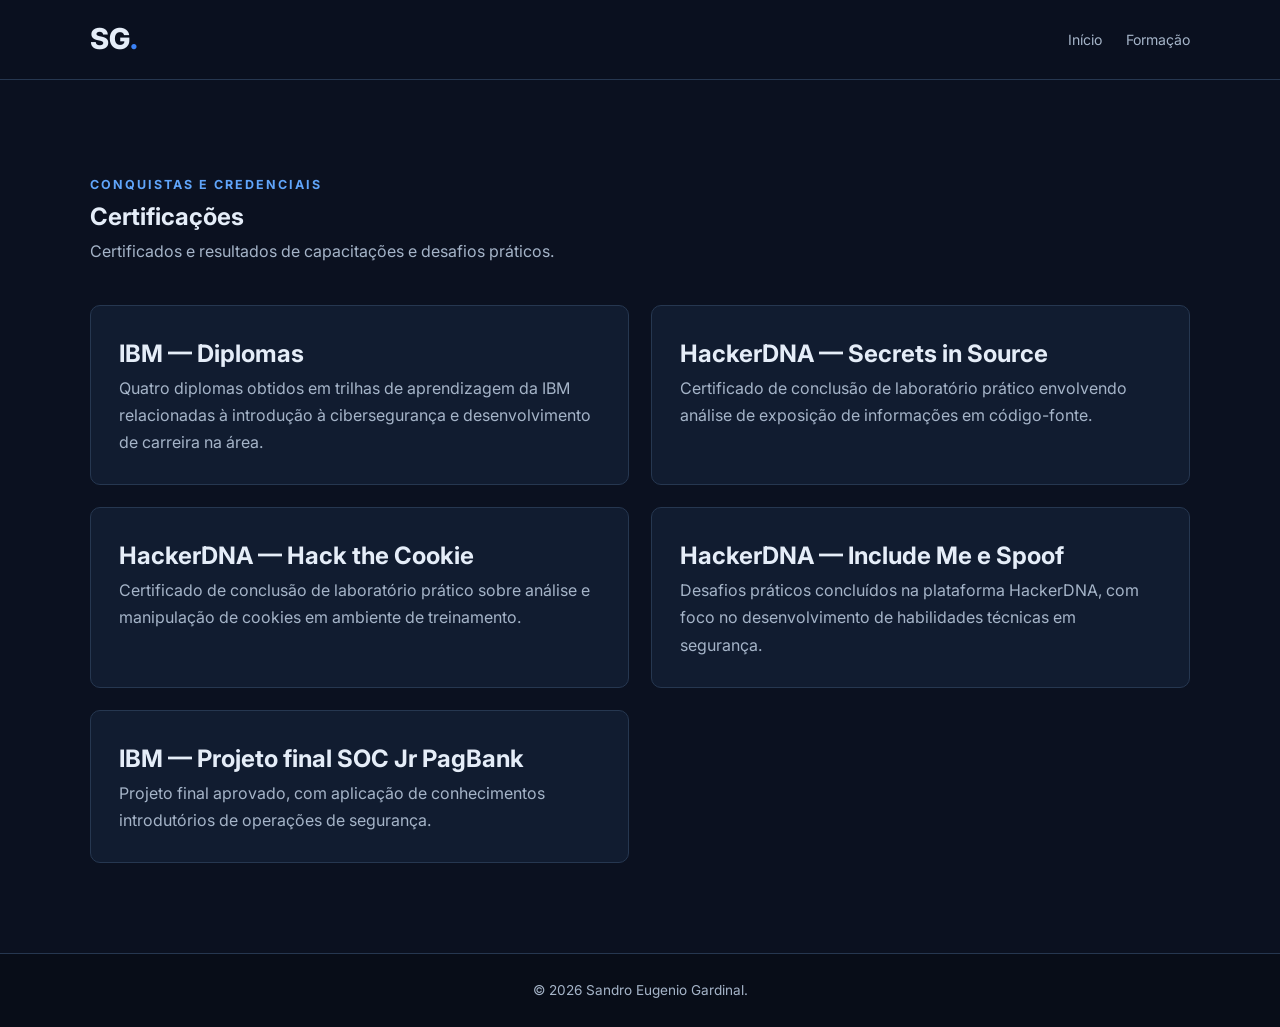
==== certificacoes/index.html @ c5338983 "feat: add courses and certifications pages" ====
<!DOCTYPE html>
<html lang="pt-BR">
<head>
<meta charset="UTF-8">
<meta name="viewport" content="width=device-width, initial-scale=1.0">
<title>Certificações | Sandro Gardinal</title>
<link rel="stylesheet" href="../assets/css/style.css">
</head>
<body>
<header class="header"><nav class="navbar">
<a href="../index.html" class="logo">SG<span>.</span></a>
<ul class="nav-links"><li><a href="../index.html">Início</a></li><li><a href="../index.html#formacao">Formação</a></li></ul>
</nav></header>
<main>
<section class="section">
<div class="section-heading"><span class="eyebrow">CONQUISTAS E CREDENCIAIS</span><h1>Certificações</h1><p>Certificados e resultados de capacitações e desafios práticos.</p></div>
<div class="projects-grid">
<article class="project-card"><h2>IBM — Diplomas</h2><p>Quatro diplomas obtidos em trilhas de aprendizagem da IBM relacionadas à introdução à cibersegurança e desenvolvimento de carreira na área.</p></article>
<article class="project-card"><h2>HackerDNA — Secrets in Source</h2><p>Certificado de conclusão de laboratório prático envolvendo análise de exposição de informações em código-fonte.</p></article>
<article class="project-card"><h2>HackerDNA — Hack the Cookie</h2><p>Certificado de conclusão de laboratório prático sobre análise e manipulação de cookies em ambiente de treinamento.</p></article>
<article class="project-card"><h2>HackerDNA — Include Me e Spoof</h2><p>Desafios práticos concluídos na plataforma HackerDNA, com foco no desenvolvimento de habilidades técnicas em segurança.</p></article>
<article class="project-card"><h2>IBM — Projeto final SOC Jr PagBank</h2><p>Projeto final aprovado, com aplicação de conhecimentos introdutórios de operações de segurança.</p></article>
</div>
</section>
</main>
<footer class="footer"><p>© 2026 Sandro Eugenio Gardinal.</p></footer>
</body>
</html>
---- assets/css/style.css ----
@import url('https://fonts.googleapis.com/css2?family=Inter:wght@400;500;600;700;800&display=swap');

:root {
    --background: #0b1120;
    --surface: #111c30;
    --surface-alt: #152238;
    --primary: #3b82f6;
    --primary-light: #60a5fa;
    --text: #e5edf8;
    --muted: #a5b4c8;
    --border: #263750;
}

* {
    margin: 0;
    padding: 0;
    box-sizing: border-box;
    scroll-behavior: smooth;
}

body {
    font-family: 'Inter', sans-serif;
    background: var(--background);
    color: var(--text);
    line-height: 1.7;
}

a {
    color: inherit;
    text-decoration: none;
}

.header {
    position: sticky;
    top: 0;
    z-index: 100;
    background: rgba(11, 17, 32, 0.95);
    border-bottom: 1px solid var(--border);
    backdrop-filter: blur(12px);
}

.navbar {
    max-width: 1150px;
    margin: auto;
    min-height: 76px;
    padding: 15px 25px;
    display: flex;
    justify-content: space-between;
    align-items: center;
    gap: 20px;
}

.logo {
    font-size: 1.8rem;
    font-weight: 800;
}

.logo span {
    color: var(--primary);
}

.nav-links {
    display: flex;
    list-style: none;
    gap: 24px;
    flex-wrap: wrap;
}

.nav-links a {
    color: var(--muted);
    font-size: 0.88rem;
    transition: 0.3s;
}

.nav-links a:hover {
    color: var(--primary-light);
}

.hero {
    min-height: 590px;
    display: flex;
    align-items: center;
    padding: 90px 25px;
    background:
        radial-gradient(ellipse at 85% 30%, #19365c 0%, transparent 45%),
        var(--background);
}

.hero-content {
    width: 100%;
    max-width: 1100px;
    margin: auto;
}

.eyebrow {
    color: var(--primary-light);
    font-size: 0.78rem;
    font-weight: 700;
    letter-spacing: 2px;
}

.hero h1 {
    font-size: clamp(2.4rem, 6vw, 4.5rem);
    line-height: 1.15;
    margin: 20px 0;
    font-weight: 800;
}

.hero h2 {
    font-size: clamp(1.1rem, 3vw, 1.7rem);
    color: var(--muted);
    margin-bottom: 25px;
}

.hero h2 span {
    color: var(--primary);
}

.hero p {
    max-width: 720px;
    color: var(--muted);
    font-size: 1.05rem;
}

.hero-buttons {
    display: flex;
    gap: 15px;
    flex-wrap: wrap;
    margin-top: 35px;
}

.btn {
    display: inline-block;
    padding: 13px 23px;
    border-radius: 7px;
    font-weight: 600;
    transition: 0.3s;
}

.btn-primary {
    background: var(--primary);
    color: white;
}

.btn-primary:hover {
    background: #2563eb;
    transform: translateY(-2px);
}

.btn-secondary {
    border: 1px solid var(--border);
    color: var(--text);
}

.btn-secondary:hover {
    border-color: var(--primary);
    color: var(--primary-light);
}

.section {
    padding: 90px 25px;
}

.section-alt {
    background: var(--surface);
}

.section-heading {
    max-width: 1100px;
    margin: 0 auto 40px;
}

.section-heading h2 {
    font-size: 2.2rem;
    margin: 10px 0;
}

.section-heading p {
    color: var(--muted);
}

.about-content {
    max-width: 1100px;
    margin: auto;
    color: var(--muted);
}

.about-content p {
    margin-bottom: 20px;
}

.skills-grid,
.projects-grid,
.formation-grid {
    max-width: 1100px;
    margin: auto;
    display: grid;
    grid-template-columns: repeat(2, 1fr);
    gap: 22px;
}

.skill-card,
.project-card,
.formation-card {
    background: var(--surface);
    padding: 28px;
    border: 1px solid var(--border);
    border-radius: 10px;
    transition: 0.3s;
}

.section-alt .skill-card,
.section-alt .formation-card {
    background: var(--background);
}

.skill-card:hover,
.project-card:hover,
.formation-card:hover {
    transform: translateY(-5px);
    border-color: var(--primary);
}

.skill-card h3,
.project-card h3,
.formation-card h3 {
    font-size: 1.2rem;
    margin-bottom: 12px;
}

.skill-card p,
.project-card p,
.formation-card p {
    color: var(--muted);
}

.project-category {
    color: var(--primary-light);
    font-size: 0.75rem;
    font-weight: 700;
    letter-spacing: 1px;
}

.project-card h3 {
    margin-top: 12px;
}

.project-card a,
.formation-card a,
.text-link {
    display: inline-block;
    margin-top: 20px;
    color: var(--primary-light);
    font-weight: 600;
}

.project-card a:hover,
.formation-card a:hover,
.text-link:hover {
    color: white;
}

.center-action {
    max-width: 1100px;
    margin: 35px auto 0;
    text-align: center;
}

.contact-section {
    text-align: center;
}

.contact-section .section-heading {
    margin-bottom: 30px;
}

.footer {
    padding: 25px;
    text-align: center;
    background: #080d18;
    border-top: 1px solid var(--border);
    color: var(--muted);
    font-size: 0.85rem;
}

@media (max-width: 768px) {
    .navbar {
        flex-direction: column;
    }

    .nav-links {
        justify-content: center;
        gap: 12px 18px;
    }

    .hero {
        min-height: auto;
        padding: 75px 22px;
    }

    .section {
        padding: 65px 22px;
    }

    .skills-grid,
    .projects-grid,
    .formation-grid {
        grid-template-columns: 1fr;
    }
}
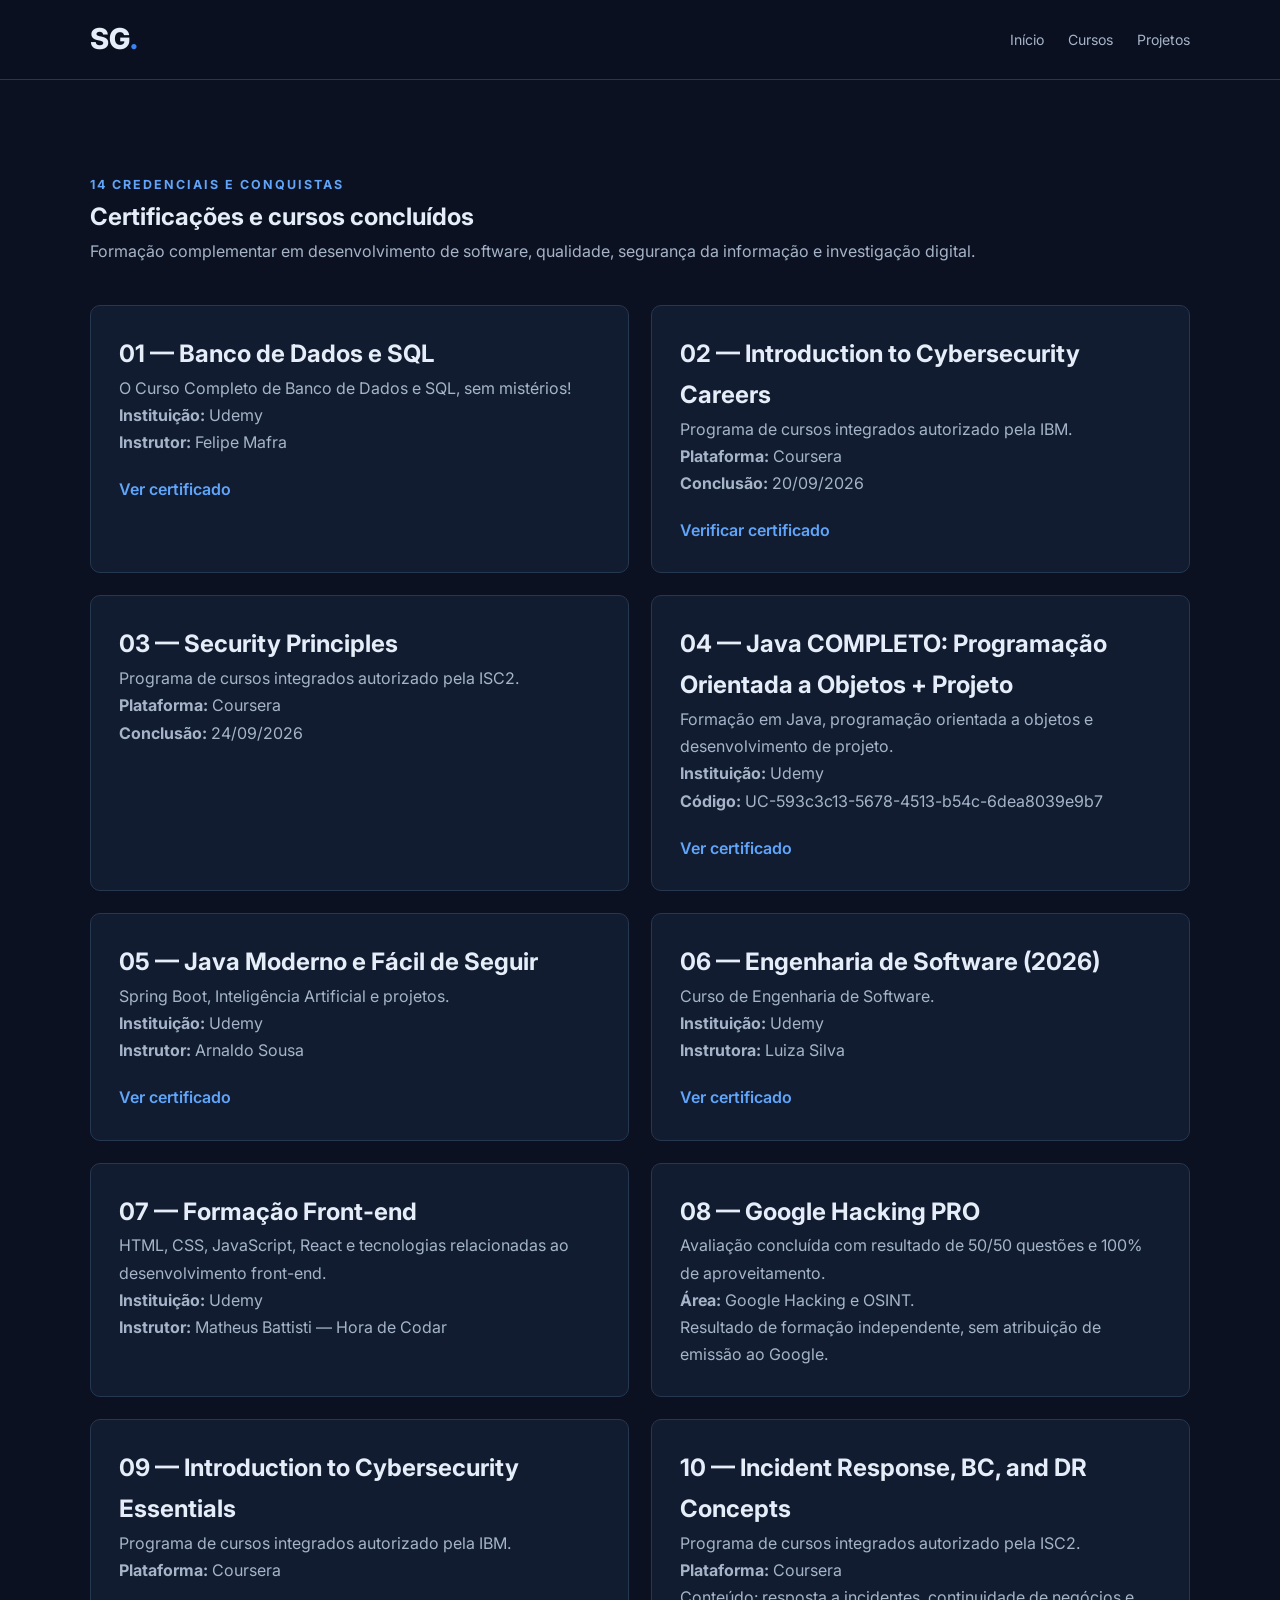
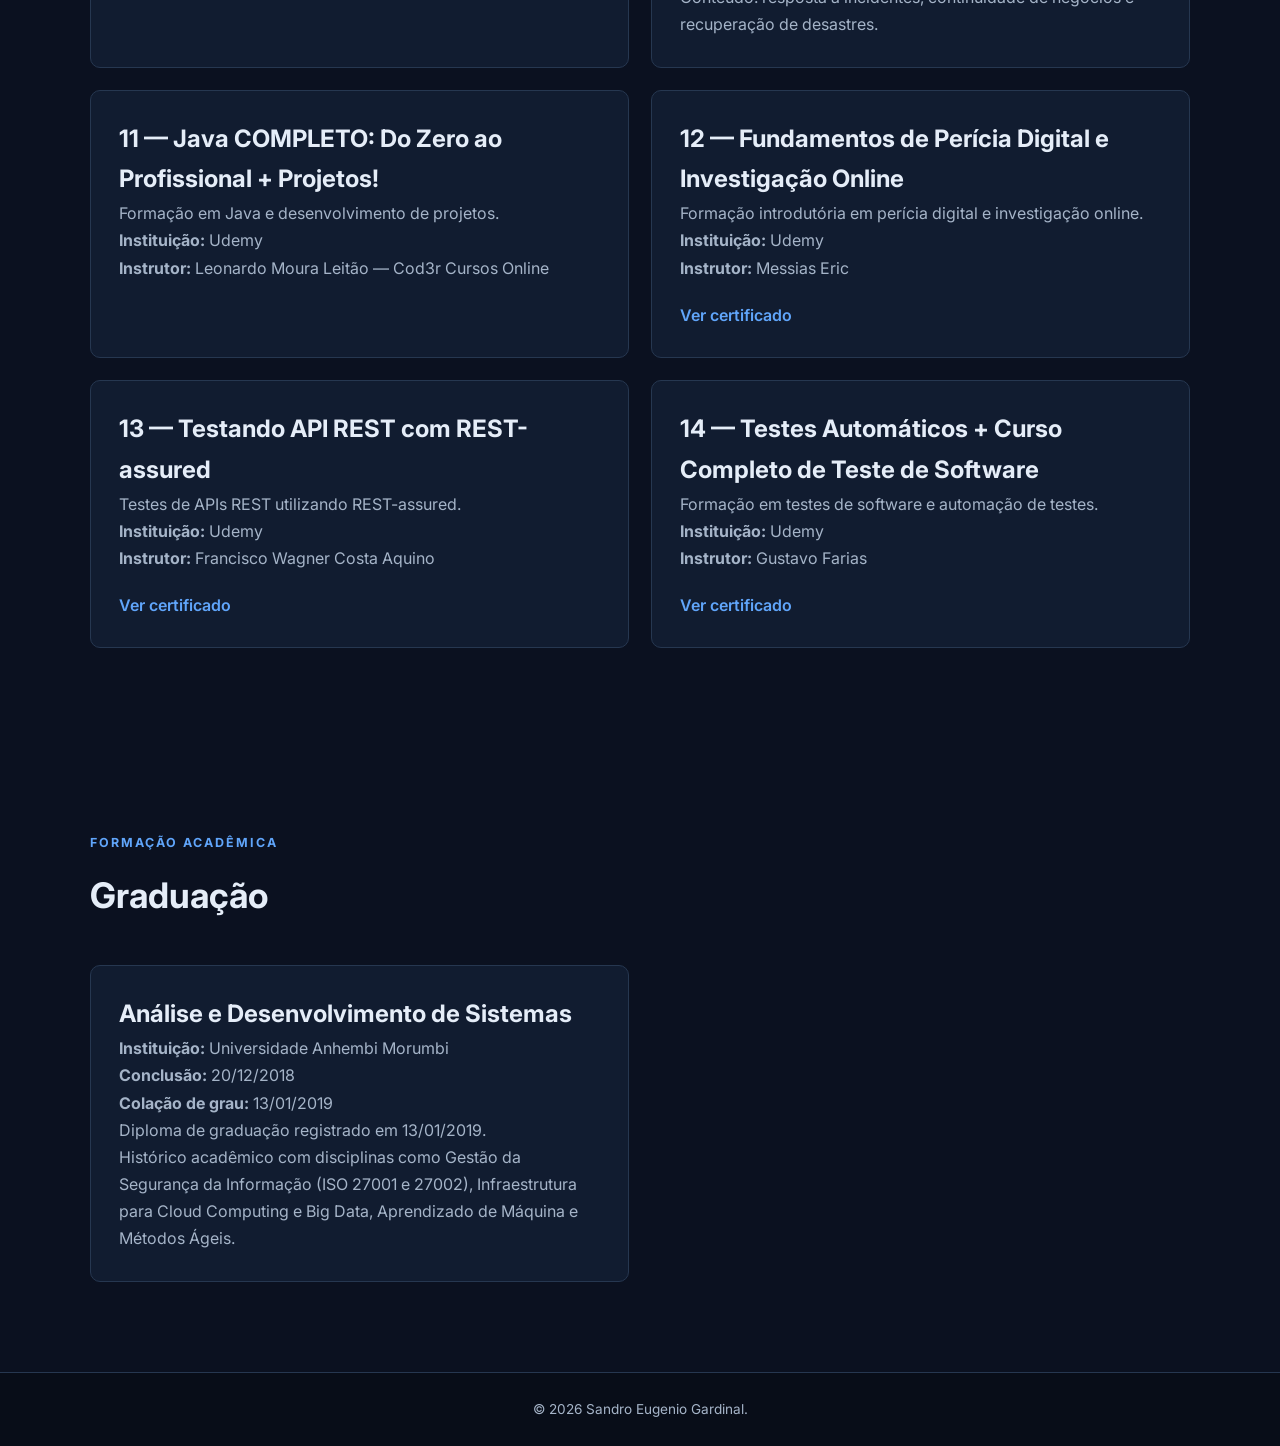
==== commit 83c5a530: "feat: complete courses and certifications portfolio" ====
--- a/certificacoes/index.html
+++ b/certificacoes/index.html
@@ -7,22 +7,155 @@
 <link rel="stylesheet" href="../assets/css/style.css">
 </head>
 <body>
-<header class="header"><nav class="navbar">
+<header class="header">
+<nav class="navbar">
 <a href="../index.html" class="logo">SG<span>.</span></a>
-<ul class="nav-links"><li><a href="../index.html">Início</a></li><li><a href="../index.html#formacao">Formação</a></li></ul>
-</nav></header>
+<ul class="nav-links">
+<li><a href="../index.html">Início</a></li>
+<li><a href="../cursos/">Cursos</a></li>
+<li><a href="../projetos/">Projetos</a></li>
+</ul>
+</nav>
+</header>
+
 <main>
 <section class="section">
-<div class="section-heading"><span class="eyebrow">CONQUISTAS E CREDENCIAIS</span><h1>Certificações</h1><p>Certificados e resultados de capacitações e desafios práticos.</p></div>
+<div class="section-heading">
+<span class="eyebrow">14 CREDENCIAIS E CONQUISTAS</span>
+<h1>Certificações e cursos concluídos</h1>
+<p>Formação complementar em desenvolvimento de software, qualidade, segurança da informação e investigação digital.</p>
+</div>
+
 <div class="projects-grid">
-<article class="project-card"><h2>IBM — Diplomas</h2><p>Quatro diplomas obtidos em trilhas de aprendizagem da IBM relacionadas à introdução à cibersegurança e desenvolvimento de carreira na área.</p></article>
-<article class="project-card"><h2>HackerDNA — Secrets in Source</h2><p>Certificado de conclusão de laboratório prático envolvendo análise de exposição de informações em código-fonte.</p></article>
-<article class="project-card"><h2>HackerDNA — Hack the Cookie</h2><p>Certificado de conclusão de laboratório prático sobre análise e manipulação de cookies em ambiente de treinamento.</p></article>
-<article class="project-card"><h2>HackerDNA — Include Me e Spoof</h2><p>Desafios práticos concluídos na plataforma HackerDNA, com foco no desenvolvimento de habilidades técnicas em segurança.</p></article>
-<article class="project-card"><h2>IBM — Projeto final SOC Jr PagBank</h2><p>Projeto final aprovado, com aplicação de conhecimentos introdutórios de operações de segurança.</p></article>
+
+<article class="project-card">
+<h2>01 — Banco de Dados e SQL</h2>
+<p>O Curso Completo de Banco de Dados e SQL, sem mistérios!</p>
+<p><strong>Instituição:</strong> Udemy</p>
+<p><strong>Instrutor:</strong> Felipe Mafra</p>
+<a href="https://ude.my/UC-08a621ca-7668-478b-8b24-cdc9ae4a3729" target="_blank" rel="noopener">Ver certificado</a>
+</article>
+
+<article class="project-card">
+<h2>02 — Introduction to Cybersecurity Careers</h2>
+<p>Programa de cursos integrados autorizado pela IBM.</p>
+<p><strong>Plataforma:</strong> Coursera</p>
+<p><strong>Conclusão:</strong> 20/09/2026</p>
+<a href="https://coursera.org/verify/1D3Z2FB4UCXB" target="_blank" rel="noopener">Verificar certificado</a>
+</article>
+
+<article class="project-card">
+<h2>03 — Security Principles</h2>
+<p>Programa de cursos integrados autorizado pela ISC2.</p>
+<p><strong>Plataforma:</strong> Coursera</p>
+<p><strong>Conclusão:</strong> 24/09/2026</p>
+</article>
+
+<article class="project-card">
+<h2>04 — Java COMPLETO: Programação Orientada a Objetos + Projeto</h2>
+<p>Formação em Java, programação orientada a objetos e desenvolvimento de projeto.</p>
+<p><strong>Instituição:</strong> Udemy</p>
+<p><strong>Código:</strong> UC-593c3c13-5678-4513-b54c-6dea8039e9b7</p>
+<a href="https://ude.my/UC-593c3c13-5678-4513-b54c-6dea8039e9b7" target="_blank" rel="noopener">Ver certificado</a>
+</article>
+
+<article class="project-card">
+<h2>05 — Java Moderno e Fácil de Seguir</h2>
+<p>Spring Boot, Inteligência Artificial e projetos.</p>
+<p><strong>Instituição:</strong> Udemy</p>
+<p><strong>Instrutor:</strong> Arnaldo Sousa</p>
+<a href="https://ude.my/UC-8ca66294-c5c0-4063-878f-4d91623a1a75" target="_blank" rel="noopener">Ver certificado</a>
+</article>
+
+<article class="project-card">
+<h2>06 — Engenharia de Software (2026)</h2>
+<p>Curso de Engenharia de Software.</p>
+<p><strong>Instituição:</strong> Udemy</p>
+<p><strong>Instrutora:</strong> Luiza Silva</p>
+<a href="https://ude.my/UC-bfe8e700-c1c6-4bc9-8a67-e3bffde448ad" target="_blank" rel="noopener">Ver certificado</a>
+</article>
+
+<article class="project-card">
+<h2>07 — Formação Front-end</h2>
+<p>HTML, CSS, JavaScript, React e tecnologias relacionadas ao desenvolvimento front-end.</p>
+<p><strong>Instituição:</strong> Udemy</p>
+<p><strong>Instrutor:</strong> Matheus Battisti — Hora de Codar</p>
+</article>
+
+<article class="project-card">
+<h2>08 — Google Hacking PRO</h2>
+<p>Avaliação concluída com resultado de 50/50 questões e 100% de aproveitamento.</p>
+<p><strong>Área:</strong> Google Hacking e OSINT.</p>
+<p>Resultado de formação independente, sem atribuição de emissão ao Google.</p>
+</article>
+
+<article class="project-card">
+<h2>09 — Introduction to Cybersecurity Essentials</h2>
+<p>Programa de cursos integrados autorizado pela IBM.</p>
+<p><strong>Plataforma:</strong> Coursera</p>
+</article>
+
+<article class="project-card">
+<h2>10 — Incident Response, BC, and DR Concepts</h2>
+<p>Programa de cursos integrados autorizado pela ISC2.</p>
+<p><strong>Plataforma:</strong> Coursera</p>
+<p>Conteúdo: resposta a incidentes, continuidade de negócios e recuperação de desastres.</p>
+</article>
+
+<article class="project-card">
+<h2>11 — Java COMPLETO: Do Zero ao Profissional + Projetos!</h2>
+<p>Formação em Java e desenvolvimento de projetos.</p>
+<p><strong>Instituição:</strong> Udemy</p>
+<p><strong>Instrutor:</strong> Leonardo Moura Leitão — Cod3r Cursos Online</p>
+</article>
+
+<article class="project-card">
+<h2>12 — Fundamentos de Perícia Digital e Investigação Online</h2>
+<p>Formação introdutória em perícia digital e investigação online.</p>
+<p><strong>Instituição:</strong> Udemy</p>
+<p><strong>Instrutor:</strong> Messias Eric</p>
+<a href="https://ude.my/UC-66e65429-2c4d-49c8-9278-554a51aa9697" target="_blank" rel="noopener">Ver certificado</a>
+</article>
+
+<article class="project-card">
+<h2>13 — Testando API REST com REST-assured</h2>
+<p>Testes de APIs REST utilizando REST-assured.</p>
+<p><strong>Instituição:</strong> Udemy</p>
+<p><strong>Instrutor:</strong> Francisco Wagner Costa Aquino</p>
+<a href="https://ude.my/UC-df3b87cc-3219-4ecd-8967-2ca8723038cb" target="_blank" rel="noopener">Ver certificado</a>
+</article>
+
+<article class="project-card">
+<h2>14 — Testes Automáticos + Curso Completo de Teste de Software</h2>
+<p>Formação em testes de software e automação de testes.</p>
+<p><strong>Instituição:</strong> Udemy</p>
+<p><strong>Instrutor:</strong> Gustavo Farias</p>
+<a href="https://ude.my/UC-80da1836-7cfb-46c2-a023-6cf7556bbe98" target="_blank" rel="noopener">Ver certificado</a>
+</article>
+
+</div>
+</section>
+
+<section class="section">
+<div class="section-heading">
+<span class="eyebrow">FORMAÇÃO ACADÊMICA</span>
+<h2>Graduação</h2>
+</div>
+<div class="projects-grid">
+<article class="project-card">
+<h2>Análise e Desenvolvimento de Sistemas</h2>
+<p><strong>Instituição:</strong> Universidade Anhembi Morumbi</p>
+<p><strong>Conclusão:</strong> 20/12/2018</p>
+<p><strong>Colação de grau:</strong> 13/01/2019</p>
+<p>Diploma de graduação registrado em 13/01/2019.</p>
+<p>Histórico acadêmico com disciplinas como Gestão da Segurança da Informação (ISO 27001 e 27002), Infraestrutura para Cloud Computing e Big Data, Aprendizado de Máquina e Métodos Ágeis.</p>
+</article>
 </div>
 </section>
 </main>
-<footer class="footer"><p>© 2026 Sandro Eugenio Gardinal.</p></footer>
+
+<footer class="footer">
+<p>© 2026 Sandro Eugenio Gardinal.</p>
+</footer>
 </body>
 </html>
